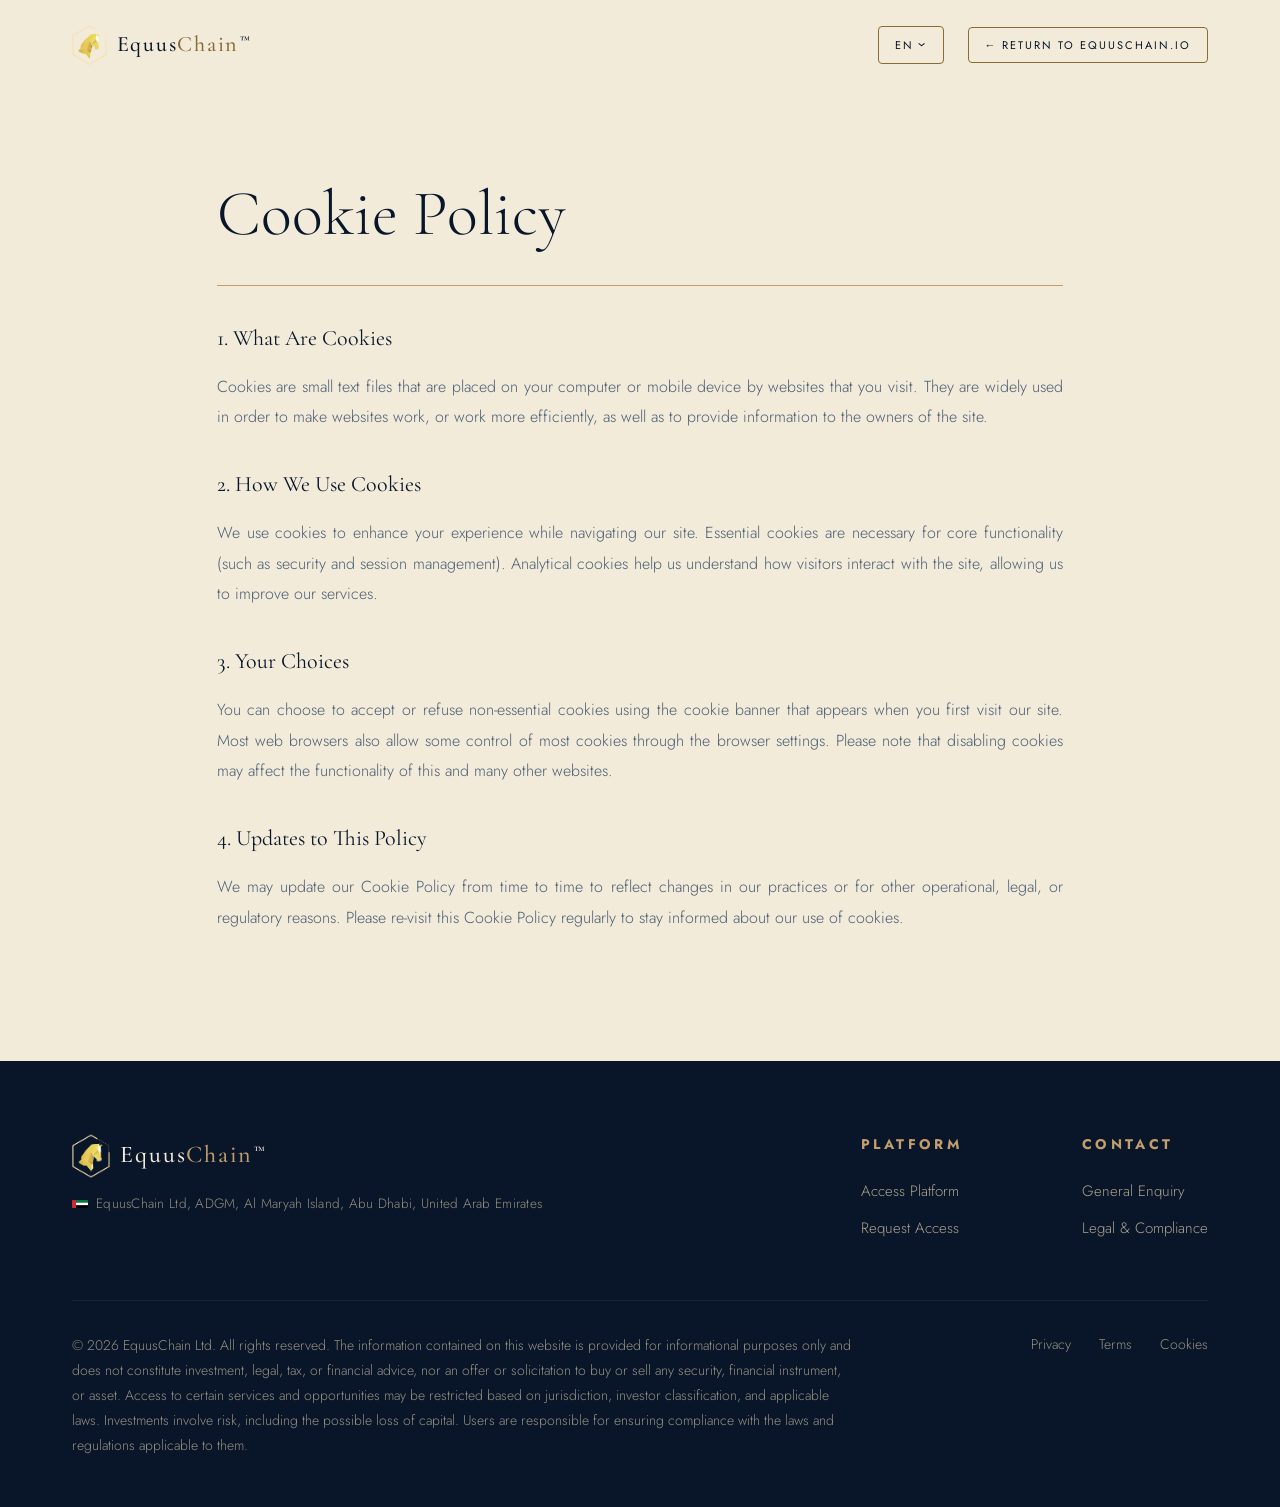
==== cookies.html @ 621f926e "zip-8" ====
<!DOCTYPE html>
<html lang="en">

<head>
    <meta charset="UTF-8">
    <meta name="viewport" content="width=device-width, initial-scale=1.0">

    <!-- SEO Optimization -->
    <title data-tr="cookies-title">Cookie Policy | EquusChain</title>
    <meta name="description" content="EquusChain cookie policy. Security, discretion, and compliance.">
    <meta name="author" content="EquusChain Ltd.">
    <meta name="robots" content="noindex, nofollow">

    <!-- Favicon Links -->
    <link rel="icon" type="image/png" href="./logo_equuschain_fond_bleu.png">

    <!-- Typography -->
    <link rel="preconnect" href="https://fonts.googleapis.com">
    <link href="https://fonts.googleapis.com/css2?family=Cormorant+Garamond:ital,wght@0,300;0,400;0,500;1,300;1,400;1,500&family=Cormorant+SC:wght@300;400;500&family=Jost:wght@200;300;400&display=swap" rel="stylesheet">

    <link rel="stylesheet" href="./style.css">
    <script src="./script.js?v=3" defer></script>
</head>

<body style="background-color: var(--p);">
    <!-- Reading Progress indicator -->
    <div id="prog"></div>

    <!-- Custom Emblamed Cursor -->
    <div class="custom-cursor" id="custom-cursor">
        <div class="cursor-dot">EQ</div>
        <div class="cursor-ring"></div>
    </div>

    <!-- NAVIGATION HEADER -->
    <header class="nav-container scrolled">
        <nav>
            <a class="logo-wrap" href="./index.html" aria-label="EquusChain Home">
                <img src="./logo_equuschain_fond_bleu.png" alt="EquusChain Logo" class="nav-logo logo-light">
                <img src="./logo_equuschain_fond_bleu.png" alt="EquusChain Logo" class="nav-logo logo-dark">
                <span class="logo-text">Equus<b>Chain</b><sup>™</sup></span>
            </a>

            <div class="nav-right">
                <!-- Premium Language Selector -->
                <div class="lang-selector">
                    <button class="lang-btn" id="langBtn" aria-expanded="false" aria-haspopup="listbox"
                        aria-label="Select Language">
                        <span class="lang-curr">EN</span>
                        <span class="lang-arrow">›</span>
                    </button>
                    <div class="lang-dropdown" id="langDropdown" role="listbox">
                        <div class="lang-option active" role="option" data-lang="en">English</div>
                        <div class="lang-option" role="option" data-lang="fr">Français</div>
                        <div class="lang-option" role="option" data-lang="it">Italiano</div>
                        <div class="lang-option" role="option" data-lang="es">Español</div>
                        <div class="lang-option" role="option" data-lang="de">Deutsch</div>
                        <div class="lang-option" role="option" data-lang="pt">Português</div>
                        <div class="lang-option" role="option" data-lang="ar">العربية (RTL)</div>
                        <div class="lang-option" role="option" data-lang="ru">Русский</div>
                        <div class="lang-option" role="option" data-lang="zh">中文</div>
                        <div class="lang-option" role="option" data-lang="hi">हिन्दी</div>
                        <div class="lang-option" role="option" data-lang="ja">日本語</div>
                    </div>
                </div>

                <a href="./index.html" class="nav-entry" data-tr="login-back">← Return to EquusChain.io</a>
            </div>
        </nav>
    </header>

    <!-- CONTENT WRAPPER -->
    <main style="padding: 160px max(24px, 6%) 80px; max-width: 1000px; margin: 0 auto; min-height: calc(100vh - 450px);">
        <h1 data-tr="cookies-title" style="font-family: 'Cormorant Garamond', serif; font-size: clamp(36px, 6vw, 64px); font-weight: 300; color: var(--eq-blue); text-align: left; margin-bottom: 32px; border-bottom: 1.5px solid var(--g3); padding-bottom: 16px;">Cookie Policy</h1>
        
        <div style="font-family: 'Jost', sans-serif; font-size: 16px; color: var(--d); line-height: 1.9; font-weight: 300; text-align: justify; margin-bottom: 48px;">
            <h3 style="font-family: 'Cormorant Garamond', serif; font-size: 22px; color: var(--eq-blue); font-weight: 400; margin: 32px 0 12px; text-transform: none; letter-spacing: normal;">1. What Are Cookies</h3>
            <p>Cookies are small text files that are placed on your computer or mobile device by websites that you visit. They are widely used in order to make websites work, or work more efficiently, as well as to provide information to the owners of the site.</p>

            <h3 style="font-family: 'Cormorant Garamond', serif; font-size: 22px; color: var(--eq-blue); font-weight: 400; margin: 32px 0 12px; text-transform: none; letter-spacing: normal;">2. How We Use Cookies</h3>
            <p>We use cookies to enhance your experience while navigating our site. Essential cookies are necessary for core functionality (such as security and session management). Analytical cookies help us understand how visitors interact with the site, allowing us to improve our services.</p>

            <h3 style="font-family: 'Cormorant Garamond', serif; font-size: 22px; color: var(--eq-blue); font-weight: 400; margin: 32px 0 12px; text-transform: none; letter-spacing: normal;">3. Your Choices</h3>
            <p>You can choose to accept or refuse non-essential cookies using the cookie banner that appears when you first visit our site. Most web browsers also allow some control of most cookies through the browser settings. Please note that disabling cookies may affect the functionality of this and many other websites.</p>

            <h3 style="font-family: 'Cormorant Garamond', serif; font-size: 22px; color: var(--eq-blue); font-weight: 400; margin: 32px 0 12px; text-transform: none; letter-spacing: normal;">4. Updates to This Policy</h3>
            <p>We may update our Cookie Policy from time to time to reflect changes in our practices or for other operational, legal, or regulatory reasons. Please re-visit this Cookie Policy regularly to stay informed about our use of cookies.</p>
        </div>
    </main>

    <!-- FOOTER -->
    <footer>
        <div class="ft-top">
            <div class="ft-brand-container">
                <a class="ft-logo-wrap" href="./index.html" aria-label="EquusChain Home"
                    style="display: flex; align-items: center; gap: 10px; text-decoration: none;">
                    <img src="./logo_equuschain_fond_bleu.png" alt="EquusChain Logo" class="ft-logo">
                    <span class="logo-text" style="color: var(--p); font-size: 24px;">Equus<b
                            style="color: var(--g3);">Chain</b><sup>™</sup></span>
                </a>
                <div class="ft-address">
                    <svg xmlns="http://www.w3.org/2000/svg" viewBox="0 0 600 300" width="16" height="8"
                        style="display: inline-block; vertical-align: middle; flex-shrink: 0; border-radius: 1px;">
                        <rect width="150" height="300" fill="#d22630" />
                        <rect x="150" width="450" height="100" fill="#007a3d" />
                        <rect x="150" y="100" width="450" height="100" fill="#fff" />
                        <rect x="150" y="200" width="450" height="100" fill="#000" />
                    </svg>
                    <span>EquusChain Ltd, ADGM, Al Maryah Island, Abu Dhabi, United Arab Emirates</span>
                </div>
            </div>
            <div class="ft-cols">
                <div class="ft-col">
                    <h5 data-tr="ft-col1-title">Platform</h5>
                    <ul>
                        <li><a href="private/login.html" data-tr="login-btn">Access Platform</a></li>
                        <li><a href="./index.html#contact" data-tr="nav-contact">Request Access</a></li>
                    </ul>
                </div>
                <div class="ft-col">
                    <h5 data-tr="ft-col2-title">Contact</h5>
                    <ul>
                        <li><a href="./index.html#contact" data-tr="opt-interest-8">General Enquiry</a></li>
                        <li><a href="mailto:compliance@equuschain.io" data-tr="ft-col2-item3">Legal &amp; Compliance</a>
                        </li>
                    </ul>
                </div>
            </div>
        </div>
        <div class="ft-bot">
            <div class="ft-legal" data-tr="ft-disclaimer">
                © 2026 EquusChain Ltd. All rights reserved. The information contained on this website is provided for
                informational purposes only and does not constitute investment, legal, tax, or financial advice, nor an
                offer or solicitation to buy or sell any security, financial instrument, or asset. Access to certain
                services and opportunities may be restricted based on jurisdiction, investor classification, and
                applicable laws. Investments involve risk, including the possible loss of capital. Users are responsible
                for ensuring compliance with the laws and regulations applicable to them.
            </div>
            <div class="ft-lnks">
                <a href="./privacy.html" class="modal-trigger" data-tr="ft-privacy">Privacy</a>
                <a href="./terms.html" class="modal-trigger" data-tr="ft-terms">Terms</a>
                <a href="./cookies.html" class="modal-trigger" data-tr="ft-cookies">Cookies</a>
            </div>
        </div>
    </footer>
</body>

</html>
---- style.css ----
:root {
  --p: #f2ebd9;
  /* cream body background */
  --p2: #e8ddca;
  /* slightly darker cream */
  --p3: #ddd0b8;
  /* dark cream */
  --p4: #cfc09f;
  /* darker cream highlight */

  --eq-blue: #09162a;
  /* EquusChain primary blue */
  --eq-blue-dark: #050d1a;
  /* Deeper slate blue */
  --eq-blue-light: #162f55;
  /* Lighter navy for hovers */
  --eq-blue-fade: rgba(9, 22, 42, 0.08);
  /* Fade blue */

  --g: #8a6a35;
  /* gold */
  --g2: #a5814e;
  /* gold medium */
  --g3: #c19e6b;
  /* gold light */
  --g4: #d9bc8f;
  /* gold pale */

  --k: var(--eq-blue);
  /* Text color - EquusChain blue */
  --k2: var(--eq-blue-dark);
  /* Dark section background */
  --k3: var(--eq-blue-light);
  /* Highlight elements */
  --d: #4c5e75;
  /* Muted text - slate blue */
  --r: rgba(138, 106, 53, 0.15);
  /* Gold transparent */
}

*,
*::before,
*::after {
  margin: 0;
  padding: 0;
  box-sizing: border-box;
}

@media (min-width: 993px) {

  body.landing-cursor-active,
  body.landing-cursor-active * {
    cursor: none !important;
  }
}

html {
  scroll-behavior: smooth;
  font-size: 18px;
  /* Increased from 16px for readability */
}

body {
  background: var(--p);
  color: var(--k);
  font-family: "Jost", sans-serif;
  font-weight: 300;
  overflow-x: hidden;
}

sup {
  font-size: 0.62em;
  line-height: 0;
  position: relative;
  vertical-align: baseline;
  top: -0.45em;
  margin-left: 0.15em;
}

/* ─── CUSTOM CURSOR (SMOOTH & LERP IMPLEMENTATION) ─── */
.custom-cursor {
  position: fixed;
  top: 0;
  left: 0;
  pointer-events: none;
  z-index: 99999;
  opacity: 0;
  transition: opacity 0.3s ease;
}

.custom-cursor,
.custom-cursor * {
  pointer-events: none !important;
}

.cursor-dot {
  position: absolute;
  width: 22px;
  height: 22px;
  background: var(--g3);
  color: var(--eq-blue-dark);
  border-radius: 50%;
  display: flex;
  align-items: center;
  justify-content: center;
  font-family: 'Cormorant SC', 'Cormorant Garamond', serif;
  font-size: 11px;
  font-weight: 700;
  transform: translate(-50%, -50%);
  transition:
    background-color 0.3s ease,
    color 0.3s ease,
    transform 0.3s cubic-bezier(0.16, 1, 0.3, 1),
    box-shadow 0.3s ease;
  z-index: 100002;
  box-shadow: 0 0 10px rgba(193, 158, 107, 0.4), 0 0 20px rgba(193, 158, 107, 0.15);
}

/* Pulsing glow on the dot */
.cursor-dot::after {
  content: '';
  position: absolute;
  inset: -4px;
  border-radius: 50%;
  background: rgba(193, 158, 107, 0.15);
  animation: cursorPulse 2s ease-in-out infinite;
  z-index: -1;
}

@keyframes cursorPulse {

  0%,
  100% {
    transform: scale(1);
    opacity: 0.6;
  }

  50% {
    transform: scale(1.5);
    opacity: 0;
  }
}

.cursor-ring {
  position: absolute;
  width: 44px;
  height: 44px;
  border: 1.5px dashed rgba(193, 158, 107, 0.6);
  border-radius: 50%;
  transform: translate(-50%, -50%);
  background: transparent;
  transition:
    width 0.4s cubic-bezier(0.16, 1, 0.3, 1),
    height 0.4s cubic-bezier(0.16, 1, 0.3, 1),
    border-color 0.3s ease,
    border-width 0.3s ease,
    background-color 0.3s ease,
    box-shadow 0.3s ease;
  z-index: 100001;
}

/* Hover expansion state when mouse is over interactive elements */
.custom-cursor.hover .cursor-dot {
  background: var(--p);
  color: var(--eq-blue-dark);
  box-shadow: 0 0 16px rgba(193, 158, 107, 0.6), 0 0 32px rgba(193, 158, 107, 0.25);
}

.custom-cursor.hover .cursor-ring {
  width: 64px;
  height: 64px;
  border: 2px solid var(--g3);
  background: rgba(193, 158, 107, 0.06);
  box-shadow: 0 0 24px rgba(193, 158, 107, 0.2), inset 0 0 12px rgba(193, 158, 107, 0.05);
}

@media (max-width: 992px) {
  .custom-cursor {
    display: none !important;
  }
}

/* ─── PROGRESS LINE ──────────────────────── */
#prog {
  position: fixed;
  top: 0;
  left: 0;
  height: 3px;
  background: var(--g);
  z-index: 1200;
  width: 0;
  transition: width 0.1s ease;
}

/* ─── NAV CONTAINER & HEADER ──────────────── */
.nav-container {
  position: fixed;
  top: 0;
  left: 0;
  right: 0;
  z-index: 1000;
  background: transparent;
  padding: 24px 72px;
  transition:
    background 0.35s ease,
    padding 0.35s ease,
    border-bottom 0.35s ease,
    box-shadow 0.35s ease;
  border-bottom: 1px solid transparent;
}

.nav-container.scrolled {
  background: rgba(9, 22, 42, 0.94);
  backdrop-filter: blur(12px);
  -webkit-backdrop-filter: blur(12px);
  padding: 16px 72px;
  border-bottom: 1px solid rgba(138, 106, 53, 0.2);
  box-shadow: 0 4px 30px rgba(0, 0, 0, 0.15);
}

nav {
  display: flex;
  justify-content: space-between;
  align-items: center;
  /* max-width: 1440px; */
  margin: 0 auto;
}

.logo-wrap {
  display: flex;
  align-items: center;
  text-decoration: none;
  gap: 10px;
}

.logo-text {
  font-family: "Cormorant Garamond", serif;
  font-size: 22px;
  font-weight: 500;
  letter-spacing: 0.08em;
  color: var(--eq-blue);
  transition: color 0.35s ease;
}

.logo-text b {
  color: var(--g);
  font-weight: 500;
  transition: color 0.35s ease;
}

.nav-container.scrolled nav .logo-text {
  color: var(--p);
}

.nav-container.scrolled nav .logo-text b {
  color: var(--g3);
}

.nav-logo {
  height: 42px;
  width: auto;
  transition: transform 0.3s ease;
}

.nav-logo.logo-dark {
  display: none;
}

.nav-logo.logo-light {
  display: block;
}

.nav-container.scrolled nav .nav-logo.logo-dark {
  display: block;
}

.nav-container.scrolled nav .nav-logo.logo-light {
  display: none;
}

.logo-wrap:hover .nav-logo {
  transform: scale(1.02);
}

/* Central Navigation Menu */
.nav-center-menu {
  display: flex;
  gap: 36px;
  align-items: center;
}

.nav-link {
  font-family: "Jost", sans-serif;
  font-size: 13px;
  letter-spacing: 0.14em;
  text-transform: uppercase;
  color: var(--eq-blue);
  /* dark blue initially */
  text-decoration: none;
  position: relative;
  padding: 6px 0;
  font-weight: 400;
  transition: color 0.3s ease;
}

.nav-container.scrolled nav .nav-link {
  color: var(--p);
  /* Light cream when navbar turns dark blue */
}

.nav-link::after {
  content: "";
  position: absolute;
  bottom: 0;
  left: 0;
  right: 0;
  height: 1px;
  background: var(--g3);
  transform: scaleX(0);
  transform-origin: right;
  transition: transform 0.4s cubic-bezier(0.22, 1, 0.36, 1);
}

.nav-link:hover {
  color: var(--g3) !important;
}

.nav-link:hover::after {
  transform: scaleX(1);
  transform-origin: left;
}

.nav-right {
  display: flex;
  align-items: center;
  gap: 24px;
}

.nav-entry {
  font-size: 11px;
  letter-spacing: 0.18em;
  text-transform: uppercase;
  color: var(--k);
  text-decoration: none;
  font-weight: 400;
  position: relative;
  padding: 8px 16px;
  border: 1.5px solid var(--g);
  border-radius: 4px;
  transition: all 0.3s ease;
}

.nav-container.scrolled nav .nav-entry {
  color: var(--g3);
  border-color: rgba(193, 158, 107, 0.4);
}

.nav-entry:hover {
  background: var(--g);
  color: var(--p) !important;
  border-color: var(--g);
  box-shadow: 0 4px 12px rgba(138, 106, 53, 0.15);
}

/* Language Selector */
.lang-selector {
  position: relative;
}

.lang-btn {
  background: transparent;
  border: 1.5px solid var(--g);
  padding: 8px 16px;
  border-radius: 4px;
  font-family: "Jost", sans-serif;
  font-size: 11px;
  letter-spacing: 0.18em;
  color: var(--k);
  display: flex;
  align-items: center;
  gap: 6px;
  text-transform: uppercase;
  transition: all 0.3s ease;
  font-weight: 400;
  position: relative;
  cursor: pointer;
}

.nav-container.scrolled .lang-btn {
  color: var(--g3);
  border-color: rgba(193, 158, 107, 0.4);
}

.lang-arrow {
  font-size: 14px;
  display: inline-block;
  transition: transform 0.3s ease;
  transform: rotate(90deg);
}

.lang-btn:hover {
  background: var(--g);
  color: var(--p);
  border-color: var(--g);
  box-shadow: 0 4px 12px rgba(138, 106, 53, 0.15);
}

.lang-dropdown {
  position: absolute;
  top: calc(100% + 8px);
  right: 0;
  background: var(--eq-blue);
  border: 1.5px solid var(--g);
  border-radius: 6px;
  min-width: 180px;
  display: none;
  flex-direction: column;
  padding: 12px 0;
  z-index: 1001;
  box-shadow: 0 12px 32px rgba(0, 0, 0, 0.5);
}

.lang-dropdown.show {
  display: flex;
}

.lang-option {
  padding: 12px 20px;
  font-family: "Jost", sans-serif;
  font-size: 14px;
  letter-spacing: 0.04em;
  color: rgba(242, 235, 217, 0.85);
  text-align: left;
  transition: all 0.2s ease;
  text-decoration: none;
}

.lang-option:hover {
  background: rgba(138, 106, 53, 0.15);
  color: var(--g3);
}

.lang-option.active {
  color: var(--g);
  font-weight: 500;
  background: rgba(138, 106, 53, 0.2);
}

/* ─── CHAPTER SYSTEM ─────────────────────── */
.ch {
  min-height: 100vh;
  position: relative;
  display: flex;
  padding: 140px 72px 80px;
}

.ch1 {
  padding: 80px 72px;
}

/* ─── CH 0: COVER (HERO) ─────────────────── */
.cover {
  background: var(--p);
  flex-direction: column;
  justify-content: flex-end;
  overflow: hidden;
}

.cover-num {
  position: absolute;
  font-family: "Cormorant Garamond", serif;
  font-size: 40vw;
  font-weight: 300;
  line-height: 0.82;
  color: rgba(138, 106, 53, 0.04);
  top: 80px;
  left: 310px;
  letter-spacing: -0.04em;
  pointer-events: none;
  user-select: none;
  white-space: nowrap;
}

.cover-content {
  position: relative;
  z-index: 2;
  max-width: 1000px;
}

.cover h1 {
  font-family: "Cormorant Garamond", serif;
  font-size: clamp(54px, 7.5vw, 128px);
  font-weight: 300;
  line-height: 0.96;
  letter-spacing: -0.025em;
  color: var(--k);
  opacity: 0;
  animation: ap 1.1s 0.2s forwards;
  margin-bottom: 40px;
}

.cover h1 em {
  font-style: italic;
  color: var(--g);
}

.cover-foot {
  border-top: 1px solid var(--r);
  padding-top: 32px;
  opacity: 0;
  animation: ap 0.9s 0.5s forwards;
}

.hero-positioning {
  font-size: 22px !important;
  /* Increased font size */
  color: var(--k) !important;
  line-height: 1.8;
  max-width: 820px !important;
  font-weight: 300;
}

@keyframes ap {
  from {
    opacity: 0;
    transform: translateY(20px);
  }

  to {
    opacity: 1;
    transform: none;
  }
}

/* ─── CH 1: CONVICTION (MANIFESTO) ──────── */
.manifesto {
  background: radial-gradient(circle at 50% 50%, rgba(138, 106, 53, 0.09) 0%, var(--eq-blue) 75%);
  flex-direction: column;
  justify-content: center;
  overflow: hidden;
  position: relative;
}

.manifesto::after {
  content: "";
  position: absolute;
  inset: 0;
  border: 1px solid rgba(138, 106, 53, 0.08);
  margin: 32px;
  pointer-events: none;
  border-radius: 8px;
}

.manifesto-lines {
  position: absolute;
  inset: 0;
  pointer-events: none;
  display: none;
  flex-direction: column;
  justify-content: space-between;
  padding: 60px 0;
}

.manifesto-lines span {
  display: block;
  height: 1px;
  background: rgba(255, 255, 255, 0.03);
}

.mf-tag {
  font-size: 14px;
  letter-spacing: 0.28em;
  text-transform: uppercase;
  color: var(--g3);
  margin-bottom: 32px;
  font-family: "Jost", sans-serif;
  font-weight: 400;
  position: relative;
  display: inline-block;
}



.mf-body {
  max-width: 960px;
  font-family: "Cormorant Garamond", serif;
  font-size: clamp(22px, 2.5vw, 32px);
  font-weight: 300;
  line-height: 1.65;
  color: rgba(242, 235, 217, 0.95);
  text-align: left;
  position: relative;
  z-index: 2;
}

.mf-body::first-letter {
  font-family: "Cormorant Garamond", serif;
  font-size: clamp(64px, 6.8vw, 92px);
  float: left;
  line-height: 0.85;
  margin-right: 0.15em;
  margin-top: 0.08em;
  color: var(--g3);
  font-weight: 400;
  text-shadow: 0 0 10px rgba(138, 106, 53, 0.15);
}

[dir="rtl"] .mf-body::first-letter {
  float: right;
  margin-right: 0;
  margin-left: 0.15em;
}

.mf-body em {
  font-style: italic;
  color: var(--g3);
}

.mf-body strong {
  font-weight: 400;
  color: var(--p);
  font-style: normal;
}

.brand-gold {
  color: var(--g);
  font-weight: 400;
  font-style: italic;
}

.mf-foot {
  margin-top: 90px;
  display: grid;
  grid-template-columns: repeat(4, 1fr);
  gap: 32px;
  border-top: 1px solid rgba(138, 106, 53, 0.18);
  padding-top: 50px;
  position: relative;
  z-index: 2;
}

.mf-stat {
  display: flex;
  flex-direction: column;
  padding: 28px 24px;
  background: rgba(255, 255, 255, 0.015);
  border: 1px solid rgba(138, 106, 53, 0.06);
  border-radius: 6px;
  transition: all 0.4s cubic-bezier(0.22, 1, 0.36, 1);
  position: relative;
  overflow: hidden;
}

.mf-stat::before {
  content: "";
  position: absolute;
  top: 0;
  left: 0;
  width: 100%;
  height: 2.5px;
  background: var(--g3);
  transform: scaleX(0);
  transform-origin: left;
  transition: transform 0.4s cubic-bezier(0.22, 1, 0.36, 1);
}

[dir="rtl"] .mf-stat::before {
  transform-origin: right;
}

.mf-stat:hover {
  background: rgba(255, 255, 255, 0.035);
  border-color: rgba(138, 106, 53, 0.25);
  transform: translateY(-5px);
  box-shadow: 0 12px 30px rgba(0, 0, 0, 0.25);
}

.mf-stat:hover::before {
  transform: scaleX(1);
}

.mf-stat-num {
  font-family: "Cormorant Garamond", serif;
  font-size: 13px;
  color: var(--g3);
  margin-bottom: 12px;
  font-weight: 500;
  letter-spacing: 0.15em;
  display: block;
}

.mf-stat-v {
  font-family: "Jost", sans-serif;
  font-size: 19px;
  font-weight: 400;
  letter-spacing: 0.05em;
  color: var(--p);
  margin-bottom: 4px;
  text-transform: none;
}

.mf-stat-l {
  font-size: 13px;
  color: var(--d);
  letter-spacing: 0.08em;
  text-transform: uppercase;
}

/* ─── CH 2: ASSET WORLD ──────────────────── */
.assetworld {
  background: var(--p2);
  flex-direction: column;
}

.aw-head {
  display: grid;
  grid-template-columns: 1fr 1fr;
  gap: 80px;
  align-items: end;
  margin-bottom: 80px;
}

.aw-lbl {
  font-size: 14px;
  letter-spacing: 0.28em;
  text-transform: uppercase;
  color: var(--g);
  margin-bottom: 16px;
}

.aw-title {
  font-family: "Cormorant Garamond", serif;
  font-size: clamp(38px, 4.2vw, 68px);
  font-weight: 300;
  line-height: 1.1;
  color: var(--k);
}

.aw-title em {
  font-style: italic;
  color: var(--g);
}

.aw-intro {
  font-size: 18px;
  color: var(--d);
  line-height: 1.95;
}

.aw-cols {
  display: grid;
  grid-template-columns: 1fr 1fr;
}

.aw-col:first-child {
  padding-right: 54px;
  border-right: 1px solid var(--r);
}

.aw-col:last-child {
  padding-left: 54px;
  margin-top: 72px;
}

.aw-entry {
  padding: 28px 0;
  border-bottom: 1px solid var(--r);
  display: grid;
  grid-template-columns: auto 1fr;
  gap: 28px;
  align-items: baseline;
  transition: padding-left 0.35s cubic-bezier(0.22, 1, 0.36, 1);
  position: relative;
}

.aw-entry::before {
  content: "";
  position: absolute;
  left: 0;
  top: 0;
  bottom: 0;
  width: 2px;
  background: var(--g);
  transform: scaleY(0);
  transform-origin: bottom;
  transition: transform 0.4s cubic-bezier(0.22, 1, 0.36, 1);
}

.aw-entry:hover {
  padding-left: 16px;
}

.aw-entry:hover::before {
  transform: scaleY(1);
}

.aw-entry-n {
  font-size: 14px;
  letter-spacing: 0.12em;
  color: var(--g3);
  font-variant-numeric: tabular-nums;
}

.aw-entry-name {
  font-family: "Cormorant Garamond", serif;
  font-size: clamp(18px, 1.5vw, 24px);
  font-weight: 400;
  color: var(--k);
}

.aw-entry-sub {
  font-size: 16px;
  color: var(--d);
  margin-top: 8px;
  line-height: 1.6;
}

/* ─── CH 3: SERVICES ─────────────────────── */
.how {
  background: var(--p);
  flex-direction: column;
}

.how-title-row {
  display: grid;
  grid-template-columns: 5fr 7fr;
  gap: 80px;
  align-items: end;
  margin-bottom: 96px;
}

.how-lbl {
  font-size: 14px;
  letter-spacing: 0.28em;
  text-transform: uppercase;
  color: var(--g);
  margin-bottom: 16px;
}

.how-title {
  font-family: "Cormorant Garamond", serif;
  font-size: clamp(36px, 3.8vw, 60px);
  font-weight: 300;
  line-height: 1.1;
  color: var(--k);
}

.how-title em {
  font-style: italic;
  color: var(--g);
}

.how-lead {
  font-size: 18px;
  color: var(--d);
  line-height: 1.95;
}

.how-items {
  display: grid;
  grid-template-columns: repeat(4, 1fr);
  gap: 1px;
  background: var(--r);
}

.how-item {
  background: var(--p);
  padding: 54px 36px;
  transition: background 0.35s ease;
  display: flex;
  flex-direction: column;
}

.how-item:hover {
  background: var(--p2);
}

.how-n {
  font-family: "Cormorant Garamond", serif;
  font-size: 14px;
  color: var(--g3);
  letter-spacing: 0.1em;
  margin-bottom: 28px;
  font-weight: 500;
}

.how-item-title {
  font-family: "Cormorant Garamond", serif;
  font-size: clamp(21px, 1.8vw, 28px);
  font-weight: 400;
  color: var(--k);
  margin-bottom: 16px;
  line-height: 1.25;
}

.how-item-body {
  font-size: 16px;
  color: var(--d);
  line-height: 1.85;
  flex: 1;
  text-align: justify;
}

.how-item-link {
  display: inline-block;
  margin-top: 28px;
  font-size: 14px;
  letter-spacing: 0.1em;
  text-transform: uppercase;
  color: var(--g);
  text-decoration: none;
  position: relative;
  align-self: flex-start;
}

.how-item-link::after {
  content: "";
  position: absolute;
  bottom: -2px;
  left: 0;
  right: 0;
  height: 1px;
  background: var(--g4);
  transform: scaleX(0);
  transform-origin: left;
  transition: transform 0.35s ease;
}

.how-item-link:hover::after {
  transform: scaleX(1);
}

/* ─── CH 4: CONTACT & REQUEST ACCESS ─────── */
.contact-ch {
  background: var(--p3);
  flex-direction: column;
  justify-content: center;
}

.cc-grid {
  display: grid;
  grid-template-columns: 1fr 1fr;
  gap: 120px;
  align-items: start;
}

.cc-lbl {
  font-size: 14px;
  letter-spacing: 0.28em;
  text-transform: uppercase;
  color: var(--g);
  margin-bottom: 48px;
  display: block;
}

.cc-heading {
  font-family: "Cormorant Garamond", serif;
  font-size: clamp(38px, 4vw, 64px);
  font-weight: 300;
  line-height: 1.15;
  color: var(--k);
  margin-bottom: 32px;
}

.cc-heading em {
  font-style: italic;
  color: var(--g);
}

.cc-body {
  font-size: 18px;
  color: var(--d);
  line-height: 2;
  margin-bottom: 40px;
}

/* Form structure */
.ff {
  margin-bottom: 20px;
  position: relative;
}

.ff label {
  display: block;
  font-size: 14px;
  letter-spacing: 0.1em;
  text-transform: uppercase;
  color: var(--d);
  margin-bottom: 10px;
}

.ff input,
.ff select,
.ff textarea {
  width: 100%;
  background: transparent;
  border: none;
  border-bottom: 1px solid #96774554;
  padding: 10px 0;
  font-family: "Jost", sans-serif;
  font-size: 15px;
  font-weight: 300;
  color: var(--k);
  outline: none;
  appearance: none;
  transition: border-color 0.3s ease;
  resize: none;
}

.ff input::placeholder,
.ff textarea::placeholder {
  color: var(--d);
  opacity: 0.45;
}

.ff input:focus,
.ff select:focus,
.ff textarea:focus {
  border-bottom-color: var(--g);
}

.ff select {
  background-image: url("data:image/svg+xml,%3Csvg xmlns='http://www.w3.org/2000/svg' width='8' height='5'%3E%3Cpath d='M1 1l3 2.5L7 1' stroke='%238A6A35' stroke-width='1' fill='none'/%3E%3C/svg%3E");
  background-repeat: no-repeat;
  background-position: right 4px center;
  background-color: transparent;
  padding-right: 20px;
}

.ff select option {
  background: var(--p3);
  color: var(--k);
  padding: 12px;
}

/* Form Checkboxes */
.ff-checkboxes {
  display: flex;
  flex-direction: column;
  gap: 0px;
  margin-bottom: 16px;
}

.cb-container {
  display: flex;
  align-items: flex-start;
  gap: 8px;
  position: relative;
  user-select: none;
  padding: 10px 0;
}

.cb-container input {
  position: absolute;
  opacity: 0;
  width: 18px;
  height: 18px;
  top: 2px;
  left: 0;
  margin: 0;
  padding: 0;
  z-index: 2;
  cursor: pointer;
  pointer-events: auto !important;
}

.cb-custom {
  width: 18px;
  height: 18px;
  border: 1px solid var(--g);
  background: transparent;
  display: inline-block;
  flex-shrink: 0;
  position: relative;
  margin-top: 2px;
  transition: all 0.3s ease;
  pointer-events: none;
}

.cb-container input:checked~.cb-custom {
  background: var(--g);
  border-color: var(--g);
}

.cb-custom::after {
  content: "";
  position: absolute;
  display: none;
  left: 6px;
  top: 3px;
  width: 4px;
  height: 8px;
  border: solid #ffffff;
  border-width: 0 2px 2px 0;
  transform: rotate(45deg);
}

.cb-container input:checked~.cb-custom::after {
  display: block;
}

.cb-text {
  font-size: 15px;
  color: var(--d);
  line-height: 1.6;
}

.cb-text a {
  color: var(--g);
  text-decoration: underline;
}

.cb-text a:hover {
  color: var(--g2);
}

.sub-btn {
  width: 100%;
  margin-top: 12px;
  background: var(--eq-blue);
  color: var(--p);
  font-family: "Jost", sans-serif;
  font-size: 11px;
  letter-spacing: 0.24em;
  text-transform: uppercase;
  padding: 18px;
  border: none;
  transition:
    background 0.4s ease,
    transform 0.2s ease;
}

.sub-btn:hover {
  background: var(--g);
  color: var(--k);
}

.cc-note {
  font-size: 14px;
  color: var(--d);
  opacity: 0.75;
  margin-top: 18px;
  line-height: 1.75;
  text-align: center;
}

/* ─── FOOTER ──────────────────────────────── */
footer {
  background: var(--eq-blue);
  /* Updated background color to dark EquusChain blue */
  padding: 72px 72px 48px;
  display: flex;
  flex-direction: column;
  gap: 48px;
}

.ft-top {
  display: flex;
  justify-content: space-between;
  align-items: start;
}

.ft-logo {
  height: 46px;
  width: auto;
  display: block;
}

.ft-brand-container {
  display: flex;
  flex-direction: column;
  align-items: flex-start;
  gap: 16px;
}

.ft-address {
  font-size: 13.5px;
  color: rgba(210, 195, 165, 0.7);
  display: flex;
  align-items: center;
  gap: 8px;
  letter-spacing: 0.02em;
  line-height: 1.4;
}

.ft-cols {
  display: flex;
  gap: 120px;
}

.ft-col h5 {
  font-size: 14px;
  letter-spacing: 0.24em;
  text-transform: uppercase;
  color: var(--g3);
  margin-bottom: 20px;
}

.ft-col ul {
  list-style: none;
}

.ft-col li {
  margin-bottom: 10px;
}

.ft-col a {
  font-size: 15px;
  color: rgba(210, 195, 165, 0.8);
  text-decoration: none;
  transition: color 0.25s ease;
}

.ft-col a:hover {
  color: var(--p4);
}

.ft-bot {
  border-top: 1px solid rgba(255, 255, 255, 0.06);
  padding-top: 32px;
  display: flex;
  justify-content: space-between;
  align-items: start;
  gap: 40px;
}

.ft-legal {
  font-size: 14px;
  color: rgba(210, 195, 165, 0.7);
  line-height: 1.8;
  max-width: 780px;
}

.ft-lnks {
  display: flex;
  gap: 28px;
}

.ft-lnks a {
  font-size: 14px;
  color: rgba(210, 195, 165, 0.7);
  text-decoration: none;
  transition: color 0.25s ease;
}

.ft-lnks a:hover {
  color: rgba(210, 195, 165, 0.7);
}

/* ─── SCROLL REVEAL ───────────────────────── */
.rv {
  opacity: 0;
  transform: translateY(24px);
  transition:
    opacity 1s cubic-bezier(0.22, 1, 0.36, 1),
    transform 1s cubic-bezier(0.22, 1, 0.36, 1);
}

.rv.in {
  opacity: 1;
  transform: none;
}

.rv.d1 {
  transition-delay: 0.08s;
}

.rv.d2 {
  transition-delay: 0.16s;
}

.rv.d3 {
  transition-delay: 0.24s;
}

.rv.d4 {
  transition-delay: 0.32s;
}

.rv.d5 {
  transition-delay: 0.4s;
}

/* ─── COOKIE BANNER ───────────────────────── */
.cookie-banner {
  position: fixed;
  bottom: 30px;
  right: 30px;
  background: var(--eq-blue);
  border: 1px solid var(--g);
  border-radius: 8px;
  padding: 30px;
  z-index: 9999;
  box-shadow: 0 12px 40px rgba(0, 0, 0, 0.6);
  display: none;
  animation: slideUp 0.5s cubic-bezier(0.25, 1, 0.5, 1) forwards;
  max-width: 550px;
}

@keyframes slideUp {
  from {
    opacity: 0;
    transform: translateY(40px);
  }

  to {
    opacity: 1;
    transform: translateY(0);
  }
}

.cookie-banner-content {
  display: flex;
  flex-direction: column;
  gap: 16px;
}

.cookie-banner-title {
  font-family: "Cormorant Garamond", serif;
  font-size: 24px;
  color: var(--g3);
  font-weight: 400;
  letter-spacing: 0.05em;
}

.cookie-banner-body {
  font-family: "Jost", sans-serif;
  font-size: 13.5px;
  line-height: 1.7;
  color: rgba(242, 235, 217, 0.85);
}

.cookie-banner-actions {
  display: flex;
  gap: 16px;
  margin-top: 8px;
  flex-wrap: wrap;
}

.cookie-btn {
  padding: 12px 20px;
  font-family: "Jost", sans-serif;
  font-size: 11px;
  font-weight: 400;
  letter-spacing: 0.15em;
  text-transform: uppercase;
  border-radius: 4px;
  border: none;
  transition: all 0.3s ease;
}

.refuse-btn {
  background: transparent;
  border: 1px solid rgba(242, 235, 217, 0.2);
  color: rgba(242, 235, 217, 0.85);
}

.refuse-btn:hover {
  border-color: var(--g3);
  color: var(--g3);
  background: rgba(138, 106, 53, 0.05);
}

.accept-btn {
  background: var(--g);
  color: var(--k);
  font-weight: 500;
}

.accept-btn:hover {
  background: var(--g3);
  box-shadow: 0 4px 12px rgba(193, 158, 107, 0.25);
}

.cookie-link {
  font-family: "Jost", sans-serif;
  font-size: 12px;
  color: var(--g3);
  text-decoration: underline;
  align-self: flex-start;
  transition: color 0.2s;
}

.cookie-link:hover {
  color: var(--g4);
}

/* ─── MODAL OVERLAYS (LIVE TERMS/PRIVACY) ─── */
.modal-overlay {
  position: fixed;
  top: 0;
  left: 0;
  right: 0;
  bottom: 0;
  background: rgba(5, 13, 26, 0.8);
  backdrop-filter: blur(8px);
  -webkit-backdrop-filter: blur(8px);
  display: flex;
  break-inside: true;
  align-items: center;
  justify-content: center;
  z-index: 10000;
  opacity: 0;
  pointer-events: none;
  transition: opacity 0.3s ease;
}

.modal-overlay.show {
  opacity: 1;
  pointer-events: auto;
}

.modal-content {
  background: var(--eq-blue-dark);
  border: 1px solid var(--g3);
  border-radius: 6px;
  width: 90%;
  max-width: 600px;
  padding: 40px;
  position: relative;
  box-shadow: 0 15px 40px rgba(0, 0, 0, 0.5);
  transform: scale(0.92);
  transition: transform 0.3s cubic-bezier(0.25, 1, 0.5, 1);
  max-height: 80vh;
  overflow-y: auto;
}

.modal-overlay.show .modal-content {
  transform: scale(1);
}

.modal-close {
  position: absolute;
  top: 20px;
  right: 20px;
  background: transparent;
  border: none;
  font-size: 32px;
  color: rgba(242, 235, 217, 0.5);
  transition: color 0.2s ease;
  line-height: 1;
}

.modal-close:hover {
  color: var(--g3);
}

.modal-content h3 {
  font-family: "Cormorant Garamond", serif;
  font-size: 28px;
  color: var(--g4);
  margin-bottom: 24px;
  border-bottom: 1px solid rgba(193, 158, 107, 0.25);
  padding-bottom: 12px;
  font-weight: 400;
}

.modal-body-content {
  font-family: "Jost", sans-serif;
  font-size: 14.5px;
  line-height: 1.8;
  color: rgba(242, 235, 217, 0.8);
}

.modal-body-content p {
  margin-bottom: 16px;
}

.modal-body-content strong {
  color: var(--g3);
}

/* ─── RTL (Arabic) STYLING SUPPORT ────────── */
[dir="rtl"] {
  text-align: right;
}

/* [dir="rtl"] nav {
    flex-direction: row-reverse;
} */

[dir="rtl"] .nav-center-menu {
  flex-direction: row-reverse;
}

[dir="rtl"] .nav-right {
  flex-direction: row-reverse;
}

[dir="rtl"] .lang-dropdown {
  right: auto;
  left: 0;
}

[dir="rtl"] .lang-option {
  text-align: right;
}

[dir="rtl"] .cover-foot {
  text-align: right;
}

[dir="rtl"] .aw-head {
  text-align: right;
}

[dir="rtl"] .aw-entry {
  /* grid-template-columns: 1fr auto; */
  text-align: right;
  padding-left: 0;
}

[dir="rtl"] .aw-entry::before {
  left: auto;
  right: 0;
  transform-origin: bottom;
}

[dir="rtl"] .aw-entry:hover {
  padding-left: 0;
  padding-right: 16px;
}

[dir="rtl"] .aw-col:first-child {
  padding-right: 0;
  padding-left: 54px;
  border-right: none;
  border-left: 1px solid var(--r);
}

[dir="rtl"] .aw-col:last-child {
  padding-left: 0;
  padding-right: 54px;
}

[dir="rtl"] .how-title-row {
  grid-template-columns: 7fr 5fr;
}

[dir="rtl"] .how-item {
  text-align: right;
}

[dir="rtl"] .how-item-link {
  align-self: flex-end;
}

[dir="rtl"] .cc-left {
  text-align: right;
}

[dir="rtl"] .ff label {
  text-align: right;
}

[dir="rtl"] .ff input,
[dir="rtl"] .ff select,
[dir="rtl"] .ff textarea {
  text-align: right;
}

[dir="rtl"] .ff select {
  background-position: left 8px center;
  padding-right: 0;
  padding-left: 20px;
}

[dir="rtl"] .cb-container {
  flex-direction: row-reverse;
  justify-content: flex-end;
}

[dir="rtl"] .ft-top {
  flex-direction: row-reverse;
}

[dir="rtl"] .ft-cols {
  flex-direction: row-reverse;
}

[dir="rtl"] .ft-col {
  text-align: right;
}

[dir="rtl"] .ft-col ul {
  text-align: right;
}

[dir="rtl"] .ft-bot {
  flex-direction: row-reverse;
}

[dir="rtl"] .ft-lnks {
  flex-direction: row-reverse;
}

[dir="rtl"] .cookie-banner {
  left: 30px;
  right: auto;
}

[dir="rtl"] .modal-close {
  right: auto;
  left: 20px;
}

/* ─── RESPONSIVE DESIGN ───────────────────── */
@media (max-width: 960px) {

  .cover,
  .manifesto,
  .assetworld,
  .how,
  .contact-ch,
  footer {
    padding-left: 32px;
    padding-right: 32px;
  }

  nav {
    padding: 0 0 0 0 !important;
  }

  .nav-container {
    padding: 20px 32px;
  }

  .nav-container.scrolled {
    padding: 14px 32px;
  }

  .nav-center-menu {
    display: none;
    /* Hide desktop nav links on smaller screens */
  }

  .nav-right .nav-entry-btn {
    display: none;
    /* Hide primary nav CTA on mobile */
  }

  .cover h1 {
    font-size: clamp(48px, 12vw, 84px);
  }

  .aw-head,
  .aw-cols,
  .how-title-row,
  .cc-grid {
    grid-template-columns: 1fr;
    gap: 40px;
  }

  .aw-col:first-child {
    border-right: none;
    padding-right: 0;
  }

  .aw-col:last-child {
    padding-left: 0;
    margin-top: 0;
  }

  .how-items {
    grid-template-columns: 1fr 1fr;
  }

  .ft-top {
    flex-direction: column;
    gap: 40px;
  }

  .ft-bot {
    flex-direction: column-reverse;
    gap: 20px;
    text-align: center;
  }

  .ft-legal {
    max-width: 100%;
  }

  .ft-lnks {
    justify-content: center;
  }

  [dir="rtl"] .aw-col:first-child {
    border-left: none;
    padding-left: 0;
  }

  [dir="rtl"] .aw-col:last-child {
    padding-right: 0;
  }

  .mf-foot {
    grid-template-columns: repeat(2, 1fr);
    gap: 24px;
    margin-top: 60px;
    padding-top: 40px;
  }

  .manifesto::after {
    margin: 16px;
  }
}

@media (max-width: 600px) {

  .cover,
  .manifesto,
  .assetworld,
  .how,
  .contact-ch,
  footer {
    padding-left: 20px;
    padding-right: 20px;
  }

  .mf-foot {
    grid-template-columns: 1fr;
    gap: 16px;
    margin-top: 40px;
    padding-top: 30px;
  }

  .mf-stat {
    padding: 20px;
  }

  .manifesto::after {
    margin: 10px;
  }

  nav {
    padding-left: 0px;
    padding-right: 0px;
  }

  .ch {
    min-height: 60vh;
  }

  .how-item {
    padding: 34px 6px;
  }

  .nav-container {
    padding: 16px 20px;
  }

  .nav-container.scrolled {
    padding: 12px 20px;
  }

  .how-items {
    grid-template-columns: 1fr;
  }

  .cookie-banner {
    left: 20px;
    right: 20px;
    bottom: 20px;
    padding: 20px;
  }

  .modal-content {
    padding: 24px;
  }
}

/* private css start from hree */

:root {
  --ink: #08090f;
  --ink-mid: #0d1020;
  --ink-l: #141828;
  --ink-ll: #1a2035;
  --gold: #b8974a;
  --gold-hi: #d4b06a;
  --gold-lo: #7a6030;
  --cream: #ede8dc;
  --cream-d: #a89e87;
  --line: rgba(184, 151, 74, 0.16);
  --line-s: rgba(255, 255, 255, 0.055);
  --green: #2ecc71;
  --red: #e74c3c;
  --blue: #5b8def;
}

*,
*::before,
*::after {
  margin: 0;
  padding: 0;
  box-sizing: border-box;
}

html {
  scroll-behavior: smooth;
}

body {
  background: var(--ink);
  color: var(--cream);
  font-family: "Jost", sans-serif;
  font-weight: 300;
  font-size: 16px;
  line-height: 1.7;
  overflow-x: hidden;
}

/* ── AUTH GATE ── */
#auth-gate {
  position: fixed;
  inset: 0;
  z-index: 1000;
  background: var(--ink);
  display: flex;
  align-items: center;
  justify-content: center;
}

.auth-box {
  width: 480px;
  background: var(--ink-mid);
  border: 1px solid var(--line);
  padding: 40px 30px;
  text-align: center;
}

.auth-logo {
  margin-bottom: 40px;
}

.auth-logo-word {
  font-family: "Cormorant Garamond", serif;
  font-size: 24px;
  font-weight: 500;
  letter-spacing: 0.1em;
  color: var(--cream);
}

.auth-logo-word b {
  color: var(--gold);
  font-weight: 500;
}

.auth-tabs {
  display: flex;
  margin-bottom: 36px;
  border-bottom: 1px solid var(--line-s);
}

.auth-tab {
  flex: 1;
  padding: 12px;
  font-size: 13px;
  letter-spacing: 0.2em;
  text-transform: uppercase;
  color: var(--cream-d);
  background: none;
  border: none;
  border-bottom: 2px solid transparent;
  cursor: pointer;
  transition: all 0.3s;
  font-family: "Jost", sans-serif;
}

.auth-tab.active {
  color: var(--gold);
  border-bottom-color: var(--gold);
}

.auth-panel {
  display: none;
}

.auth-panel.active {
  display: block;
}

.auth-field {
  margin-bottom: 18px;
  text-align: left;
}

.auth-label {
  font-size: 12px;
  letter-spacing: 0.18em;
  text-transform: uppercase;
  color: var(--cream-d);
  display: block;
  margin-bottom: 8px;
}

.auth-input {
  width: 100%;
  background: var(--ink-l);
  border: 1px solid var(--line-s);
  color: var(--cream);
  padding: 12px 16px;
  font-family: "Jost", sans-serif;
  font-size: 16px;
  outline: none;
  transition: border-color 0.3s;
}

.auth-input:focus {
  border-color: var(--gold-lo);
}

.auth-select {
  width: 100%;
  background: var(--ink-l);
  border: 1px solid var(--line-s);
  color: var(--cream);
  padding: 12px 16px;
  font-family: "Jost", sans-serif;
  font-size: 15px;
  outline: none;
  appearance: none;
}

.auth-btn {
  width: 100%;
  background: var(--gold);
  color: var(--ink);
  border: none;
  padding: 14px;
  font-family: "Jost", sans-serif;
  font-size: 13px;
  letter-spacing: 0.2em;
  text-transform: uppercase;
  cursor: pointer;
  transition: background 0.3s;
  margin-top: 8px;
}

.auth-btn:hover {
  background: var(--gold-hi);
}

.auth-note {
  font-size: 12.5px;
  color: var(--cream-d);
  margin-top: 20px;
  line-height: 1.8;
}

.auth-back {
  font-size: 13px;
  color: var(--cream-d);
  padding: 16px 0;
}

.auth-back a {
  color: var(--gold);
  text-decoration: none;
  padding: 16px 0;
}

@media (max-width: 600px) {
  .auth-box {
    width: auto;
    padding: 20px 20px;
  }

  .auth-tab {
    padding: 16px 6px;
  }
}

/* ── APP SHELL ── */
#app {
  display: none;
}

.app-shell {
  display: flex;
  min-height: 100vh;
}

/* SIDEBAR */
.sidebar {
  width: 240px;
  flex-shrink: 0;
  background: var(--ink-mid);
  border-right: 1px solid var(--line-s);
  display: flex;
  flex-direction: column;
  position: fixed;
  top: 0;
  left: 0;
  bottom: 0;
  overflow-y: auto;
  z-index: 100;
}

.sb-logo {
  padding: 28px 24px;
  border-bottom: 1px solid var(--line-s);
  display: flex;
  align-items: center;
  gap: 10px;
}

.sb-logo-word {
  font-family: "Cormorant Garamond", serif;
  font-size: 19px;
  font-weight: 500;
  letter-spacing: 0.1em;
  color: var(--cream);
}

.sb-logo-word b {
  color: var(--gold);
  font-weight: 500;
}

.sb-user {
  padding: 20px 24px;
  border-bottom: 1px solid var(--line-s);
  display: flex;
  align-items: center;
  gap: 12px;
}

.sb-avatar {
  width: 38px;
  height: 38px;
  border-radius: 50%;
  background: var(--gold-lo);
  display: flex;
  align-items: center;
  justify-content: center;
  font-family: "Cormorant Garamond", serif;
  font-size: 18px;
  color: var(--gold-hi);
  flex-shrink: 0;
}

.sb-user-name {
  font-size: 16px;
  color: var(--cream);
  font-weight: 400;
}

.sb-user-tier {
  font-size: 12px;
  letter-spacing: 0.14em;
  text-transform: uppercase;
  color: var(--goldlo);
}

.sb-nav {
  flex: 1;
  padding: 20px 0;
  flex-direction: column;
  align-items: flex-start;
  justify-content: flex-start;
}

.sb-section {
  padding: 16px 24px 8px;
  font-size: 11.5px;
  letter-spacing: 0.22em;
  text-transform: uppercase;
  color: var(--gold-lo);
}

.sb-link {
  display: flex;
  align-items: center;
  gap: 12px;
  padding: 10px 24px;
  font-size: 15px;
  color: var(--cream-d);
  text-decoration: none;
  transition: all 0.2s;
  cursor: pointer;
  border: none;
  background: none;
  width: 100%;
  text-align: left;
}

.sb-link:hover {
  color: var(--cream);
  background: rgba(255, 255, 255, 0.04);
}

.sb-link.active {
  color: var(--gold);
  background: rgba(184, 151, 74, 0.07);
  border-left: 2px solid var(-- gold);
}

.sb-link svg {
  width: 15px;
  height: 15px;
  opacity: 0.7;
  flex-shrink: 0;
}

.sb-link.active svg {
  opacity: 1;
}

.sb-footer {
  border-top: 1px solid var(--line-s);
}

.sb-logout {
  width: 100%;
  padding: 16px 24px;
  font-size: 13px;
  color: var(--cream-d);
  text-decoration: none;
  letter-spacing: 0.14em;
  text-transform: uppercase;
  cursor: pointer;
}

.sb-logout:hover {
  color: var(--gold);
}

/* MAIN CONTENT */
.main {
  margin-left: 240px;
  flex: 1;
  min-height: 100vh;
  display: flex;
  flex-direction: column;
  overflow-x: hidden;
  min-width: 0;
}

.topbar {
  background: var(--ink-mid);
  border-bottom: 1px solid var(--line-s);
  padding: 16px 40px;
  display: flex;
  align-items: center;
  justify-content: space-between;
  position: sticky;
  top: 0;
  z-index: 50;
}

.topbar-title {
  font-family: "Cormorant Garamond", serif;
  font-size: 25px;
  font-weight: 300;
  color: var(--cream);
}

.topbar-right {
  display: flex;
  align-items: center;
  gap: 20px;
}

.tb-pill {
  font-size: 12px;
  letter-spacing: 0.16em;
  text-transform: uppercase;
  color: var(--gold);
  border: 1px solid var(--line);
  padding: 6px 16px;
}

.content {
  padding: 36px 40px;
  flex: 1;
}

/* PANELS */
.panel {
  display: none;
}

.panel.active {
  display: block;
}

/* CARDS */
.stats-row {
  display: grid;
  grid-template-columns: repeat(4, 1fr);
  gap: 16px;
  margin-bottom: 28px;
}

.stat-card {
  background: var(--ink-mid);
  border: 1px solid var(--line-s);
  padding: 24px 28px;
  transition: border-color 0.3s;
}

.stat-card:hover {
  border-color: var(--line);
}

.sc-label {
  font-size: 12px;
  letter-spacing: 0.2em;
  text-transform: uppercase;
  color: var(--cream-d);
  margin-bottom: 10px;
}

.sc-val {
  font-family: "Cormorant Garamond", serif;
  font-size: 40px;
  font-weight: 300;
  color: var(--cream);
  line-height: 1;
}

.sc-sub {
  font-size: 15px;
  color: var(--cream-d);
  margin-top: 6px;
}

.sc-up {
  color: var(--green);
}

.sc-dn {
  color: var(--red);
}

/* SECTION TITLE */
.sec-head {
  display: flex;
  align-items: center;
  justify-content: space-between;
  margin-bottom: 20px;
}

.sec-title {
  font-family: "Cormorant Garamond", serif;
  font-size: 26px;
  font-weight: 300;
  color: var(--cream);
}

.sec-action {
  font-size: 12px;
  letter-spacing: 0.16em;
  text-transform: uppercase;
  color: var(--gold);
  text-decoration: none;
  cursor: pointer;
  border: none;
  background: none;
}

/* TABLE */
.tbl-wrapper {
  width: 100%;
  overflow-x: auto;
  -webkit-overflow-scrolling: touch;
  margin-bottom: 20px;
}

.tbl-wrapper .tbl {

  width: 100%;
}

.tbl {
  width: 100%;
  border-collapse: collapse;
}

.tbl th {
  font-size: 12px;
  letter-spacing: 0.18em;
  text-transform: uppercase;
  color: var(--cream-d);
  padding: 10px 16px;
  text-align: left;
  border-bottom: 1px solid var(--line-s);
}

.tbl td {
  padding: 14px 16px;
  border-bottom: 1px solid var(--line-s);
  font-size: 15px;
  color: var(--cream-d);
}

.tbl tr:hover td {
  background: rgba(255, 255, 255, 0.02);
}

.tbl td.name {
  color: var(--cream);
  font-weight: 400;
}

.tbl td.pos {
  color: var(--green);
}

.tbl td.neg {
  color: var(--red);
}

.badge {
  font-size: 11.5px;
  letter-spacing: 0.12em;
  text-transform: uppercase;
  padding: 3px 10px;
  border: 1px solid;
  display: inline-block;
}

.badge-g {
  color: var(--green);
  border-color: rgba(46, 204, 113, 0.3);
}

.badge-y {
  color: var(--gold);
  border-color: rgba(184, 151, 74, 0.3);
}

.badge-b {
  color: var(--blue);
  border-color: rgba(91, 141, 239, 0.3);
}

.badge-r {
  color: var(--red);
  border-color: rgba(231, 76, 60, 0.3);
}

/* GRID CARDS */
.card-grid {
  display: grid;
  grid-template-columns: repeat(3, 1fr);
  gap: 16px;
}

.asset-card {
  background: var(--ink-mid);
  border: 1px solid var(--line-s);
  padding: 0;
  overflow: hidden;
  transition: border-color 0.3s;
  cursor: pointer;
}

.asset-card:hover {
  border-color: var(--line);
}

.ac-img {
  height: 140px;
  background: var(--ink-l);
  display: flex;
  align-items: center;
  justify-content: center;
  font-size: 48px;
  position: relative;
  overflow: hidden;
}

.ac-img-overlay {
  position: absolute;
  inset: 0;
  background: linear-gradient(to bottom, transparent 50%, rgba(8, 9, 15, 0.7));
}

.ac-body {
  padding: 20px 22px;
}

.ac-cat {
  font-size: 11px;
  letter-spacing: 0.2em;
  text-transform: uppercase;
  color: var(--gold-lo);
  margin-bottom: 8px;
}

.ac-name {
  font-family: "Cormorant Garamond", serif;
  font-size: 18px;
  color: var(--cream);
  margin-bottom: 6px;
}

.ac-sub {
  font-size: 15px;
  color: var(--cream-d);
  line-height: 1.7;
  margin-bottom: 16px;
}

.ac-footer {
  display: flex;
  justify-content: space-between;
  align-items: center;
  padding-top: 14px;
  border-top: 1px solid var(--line-s);
}

.ac-yield {
  font-size: 13px;
  color: var(--green);
}

.ac-min {
  font-size: 13px;
  color: var(--cream-d);
}

.ac-action {
  font-size: 12px;
  letter-spacing: 0.16em;
  text-transform: uppercase;
  color: var(--gold);
  padding: 7px 16px;
  border: 1px solid var(--line);
  background: none;
  cursor: pointer;
  font-family: "Jost", sans-serif;
  transition: all 0.3s;
}

.ac-action:hover {
  background: var(--gold);
  color: var(--ink);
}

/* TOKENISATION WIZARD */
.wizard {
  max-width: 760px;
}

.wiz-steps {
  display: flex;
  gap: 0;
  margin-bottom: 40px;
  background: var(--ink-mid);
  border: 1px solid var(--line-s);
  padding: 0;
}

.wiz-step {
  flex: 1;
  padding: 16px 20px;
  text-align: center;
  position: relative;
  border-right: 1px solid var(--line-s);
}

.wiz-step:last-child {
  border-right: none;
}

.wiz-step.done {
  background: rgba(184, 151, 74, 0.06);
}

.wiz-step.active {
  background: rgba(184, 151, 74, 0.1);
}

.ws-num {
  font-size: 9px;
  letter-spacing: 0.2em;
  text-transform: uppercase;
  color: var(--gold￾lo);
  margin-bottom: 4px;
}

.ws-name {
  font-size: 11px;
  color: var(--cream-d);
}

.wiz-step.active .ws-name {
  color: var(--gold);
}

.wiz-step.done .ws-name {
  color: var(--cream);
}

.form-grid {
  display: grid;
  grid-template-columns: 1fr 1fr;
  gap: 20px;
  margin-bottom: 20px;
}

.form-grid.full {
  grid-template-columns: 1fr;
}

.f-label {
  font-size: 9.5px;
  letter-spacing: 0.18em;
  text-transform: uppercase;
  color: var(--cream￾d);
  display: block;
  margin-bottom: 8px;
}

.f-input,
.f-select,
.f-textarea {
  width: 100%;
  background: var(--ink-l);
  border: 1px solid var(--line-s);
  color: var(--cream);
  padding: 11px 14px;
  font-family: "Jost", sans-serif;
  font-size: 13px;
  outline: none;
  transition: border-color 0.3s;
}

.f-input:focus,
.f-select:focus,
.f-textarea:focus {
  border-color: var(--gold-lo);
}

.f-textarea {
  min-height: 100px;
  resize: vertical;
}

.f-select {
  appearance: none;
}

.f-hint {
  font-size: 11px;
  color: var(--cream-d);
  margin-top: 6px;
  line-height: 1.6;
}

.wiz-actions {
  display: flex;
  gap: 14px;
  margin-top: 32px;
}

.btn-wiz {
  padding: 12px 32px;
  font-family: "Jost", sans-serif;
  font-size: 10.5px;
  letter-spacing: 0.18em;
  text-transform: uppercase;
  cursor: pointer;
  transition: all 0.3s;
}

.btn-wiz-p {
  background: var(--gold);
  color: var(--ink);
  border: none;
}

.btn-wiz-p:hover {
  background: var(--gold-hi);
}

.btn-wiz-s {
  background: none;
  color: var(--cream-d);
  border: 1px solid var(--line-s);
}

.btn-wiz-s:hover {
  color: var(--cream);
  border-color: var(--line);
}

/* DOCUMENT UPLOAD AREA */
.doc-zone {
  border: 1px dashed var(--line);
  padding: 32px;
  text-align: center;
  color: var(--cream-d);
  font-size: 12.5px;
  cursor: pointer;
  transition: all 0.3s;
  background: var(--ink-l);
}

.doc-zone:hover {
  border-color: var(--gold-lo);
  color: var(--cream);
}

.doc-zone-icon {
  font-size: 28px;
  margin-bottom: 10px;
  opacity: 0.5;
}

.doc-list {
  display: flex;
  flex-direction: column;
  gap: 8px;
  margin-top: 20px;
}

.doc-item {
  background: var(--ink-l);
  border: 1px solid var(--line-s);
  padding: 12px 16px;
  display: flex;
  align-items: center;
  justify-content: space-between;
}

.doc-name {
  font-size: 12.5px;
  color: var(--cream);
}

.doc-status {
  font-size: 10px;
  letter-spacing: 0.14em;
  text-transform: uppercase;
}

/* PORTFOLIO */
.port-chart {
  background: var(--ink-mid);
  border: 1px solid var(--line-s);
  padding: 28px;
  margin-bottom: 20px;
}

.port-chart-title {
  font-family: "Cormorant Garamond", serif;
  font-size: 17px;
  color: var(-- cream);
  margin-bottom: 20px;
}

.chart-bars {
  display: flex;
  align-items: end;
  gap: 8px;
  height: 100px;
}

.chart-bar {
  flex: 1;
  background: var(--gold-lo);
  border-radius: 1px 1px 0 0;
  position: relative;
  transition: background 0.3s;
}

.chart-bar:hover {
  background: var(--gold);
}

.chart-bar .tooltip {
  position: absolute;
  bottom: calc(100% + 6px);
  left: 50%;
  transform: translateX(-50%);
  background: var(--ink-ll);
  border: 1px solid var(--line);
  padding: 5px 10px;
  font-size: 11px;
  color: var(--cream);
  white-space: nowrap;
  opacity: 0;
  transition: opacity 0.2s;
  pointer-events: none;
}

.chart-bar:hover .tooltip {
  opacity: 1;
}

.chart-labels {
  display: flex;
  gap: 8px;
  margin-top: 8px;
}

.chart-label {
  flex: 1;
  text-align: center;
  font-size: 9.5px;
  color: var(--cream-d);
}

/* DISTRIBUTION CALENDAR */
.dist-list {
  display: flex;
  flex-direction: column;
  gap: 8px;
}

.dist-item {
  background: var(--ink-mid);
  border: 1px solid var(--line-s);
  padding: 16px 20px;
  display: flex;
  align-items: center;
  justify-content: space-between;
}

.di-left {
  display: flex;
  align-items: center;
  gap: 16px;
}

.di-date {
  font-family: "Cormorant Garamond", serif;
  font-size: 16px;
  color: var(--gold-hi);
  min-width: 60px;
}

.di-name {
  font-size: 12.5px;
  color: var(--cream);
}

.di-sub {
  font-size: 11px;
  color: var(--cream-d);
}

.di-amt {
  font-family: "Cormorant Garamond", serif;
  font-size: 18px;
  color: var(--green);
}

/* NOTIFICATION */
.notif {
  display: flex;
  align-items: start;
  gap: 14px;
  background: var(--ink-mid);
  border: 1px solid var(--line-s);
  padding: 18px 20px;
  margin-bottom: 8px;
}

.notif-dot {
  width: 6px;
  height: 6px;
  background: var(--gold);
  border-radius: 50%;
  margin-top: 5px;
  flex-shrink: 0;
}

.notif-text {
  font-size: 15px;
  color: var(--cream-d);
}

.notif-text strong {
  color: var(--cream);
}

.notif-time {
  font-size: 13px;
  color: var(--cream-d);
  margin-top: 4px;
}

/* MODAL */
.modal-overlay {
  position: fixed;
  inset: 0;
  background: rgba(8, 9, 15, 0.85);
  z-index: 500;
  display: none;
  align-items: center;
  justify-content: center;
}

.modal-overlay.open {
  display: flex;
}

.modal {
  background: var(--ink-mid);
  border: 1px solid var(--line);
  width: 580px;
  max-height: 85vh;
  overflow-y: auto;
  padding: 48px;
  position: relative;
}

.modal-close {
  position: absolute;
  top: 20px;
  right: 24px;
  background: none;
  border: none;
  color: var(--cream-d);
  font-size: 20px;
  cursor: pointer;
  transition: color 0.3s;
}

.modal-close:hover {
  color: var(--gold);
}

.modal h2 {
  font-family: "Cormorant Garamond", serif;
  font-size: 26px;
  font-weight: 300;
  color: var(-- cream);
  margin-bottom: 20px;
}

.modal-body {
  font-size: 13px;
  color: var(--cream-d);
  line-height: 2;
}

.modal-actions {
  display: flex;
  gap: 12px;
  margin-top: 32px;
}

.modal-invest {
  background: var(--gold);
  color: var(--ink);
  border: none;
  padding: 12px 28px;
  font-family: "Jost", sans-serif;
  font-size: 10.5px;
  letter-spacing: 0.18em;
  text-transform: uppercase;
  cursor: pointer;
  transition: background 0.3s;
}

.modal-invest:hover {
  background: var(--gold-hi);
}

.modal-cancel {
  background: none;
  color: var(--cream-d);
  border: 1px solid var(--line-s);
  padding: 12px 22px;
  font-family: "Jost", sans-serif;
  font-size: 10.5px;
  letter-spacing: 0.18em;
  text-transform: uppercase;
  cursor: pointer;
  transition: all 0.3s;
}

.modal-cancel:hover {
  color: var(--cream);
  border-color: var(--line);
}

.detail-row {
  display: flex;
  justify-content: space-between;
  padding: 10px 0;
  border-bottom: 1px solid var(--line-s);
}

.detail-row:last-child {
  border-bottom: none;
}

.dr-label {
  font-size: 11px;
  text-transform: uppercase;
  letter-spacing: 0.14em;
  color: var(--cream-d);
}

.dr-val {
  font-size: 13px;
  color: var(--cream);
}

/* SCROLLBAR */
::-webkit-scrollbar {
  width: 4px;
}

::-webkit-scrollbar-track {
  background: var(--ink);
}

::-webkit-scrollbar-thumb {
  background: var(--gold-lo);
}

::-webkit-scrollbar-thumb:hover {
  background: var(--gold);
}

/* RESPONSIVE NOTICE */
.two-col {
  display: grid;
  grid-template-columns: minmax(0, 7fr) minmax(0, 5fr);
  gap: 20px;
}

.three-col {
  display: grid;
  grid-template-columns: repeat(3, minmax(0, 1fr));
  gap: 16px;
}

.two-col>div,
.three-col>div {
  min-width: 0;
}

/* ─── BACK TO TOP PROGRESS CIRCLE ────────────────── */
.back-to-top {
  position: fixed;
  bottom: 30px;
  right: 30px;
  width: 46px;
  height: 46px;
  border-radius: 50%;
  background: transparent;
  border: 1px solid rgba(138, 106, 53, 0.2);

  z-index: 999;
  display: flex;
  align-items: center;
  justify-content: center;
  opacity: 0;
  visibility: hidden;
  transform: translateY(10px);
  transition:
    opacity 0.35s ease,
    visibility 0.35s ease,
    transform 0.35s ease,
    border-color 0.3s,
    background 0.3s,
    box-shadow 0.3s;
}

.back-to-top.show {
  opacity: 1;
  visibility: visible;
  transform: translateY(0);
}

.back-to-top:hover {
  border-color: var(--g);
  background: var(--eq-blue-light);
  box-shadow: 0 6px 20px rgba(138, 106, 53, 0.3);
}

.back-to-top svg.progress-circle {
  position: absolute;
  top: -1px;
  left: -1px;
  transform: rotate(-90deg);
  /* Start progress at the top */
  pointer-events: none;
}

.back-to-top svg.progress-circle circle {
  fill: none;
  stroke-width: 2.5;
}

.back-to-top svg.progress-circle .progress-bg {
  stroke: rgba(242, 235, 217, 0.08);
  /* Blank background path */
}

.back-to-top svg.progress-circle .progress-bar {
  stroke: var(--g);
  /* Gold progress stroke */
  stroke-linecap: round;
  stroke-dasharray: 125.66;
  stroke-dashoffset: 125.66;
  transition: stroke-dashoffset 0.1s linear;
}

.back-to-top .arrow-up {
  font-size: 18px;
  color: var(--g);
  font-family: "Jost", sans-serif;
  font-weight: 300;
  transition:
    transform 0.3s ease,
    color 0.3s ease;
  margin-top: -2px;
}

.back-to-top:hover .arrow-up {
  transform: translateY(-3px);
  color: var(--g3);
}

/* Ensure custom cursor hover interaction is captured */
.back-to-top {
  pointer-events: auto !important;
}

/* RTL overrides for Dashboard */
[dir="rtl"] .sidebar {
  left: auto;
  right: 0;
  border-right: none;
  border-left: 1px solid var(--line-s);
}

[dir="rtl"] .sb-link {
  text-align: right;
}

[dir="rtl"] .sb-link.active {
  border-left: none;
  border-right: 2px solid var(--gold);
}

[dir="rtl"] .main {
  margin-left: 0;
  margin-right: 240px;
}

/* ─── MOBILE HAMBURGER BUTTON & SIDEBAR MENU ─── */
.hamburger-btn {
  display: none;
  flex-direction: column;
  justify-content: space-between;
  width: 24px;
  height: 16px;
  background: transparent;
  border: none;
  cursor: pointer;
  padding: 0;
  z-index: 1001;
  margin-left: 10px;
}

.hamburger-bar {
  display: block;
  width: 100%;
  height: 2px;
  background-color: var(--eq-blue);
  transition:
    background-color 0.35s ease,
    transform 0.3s ease;
}

.nav-container.scrolled .hamburger-bar {
  background-color: #f2ebd9;
}

@media (max-width: 960px) {
  .hamburger-btn {
    display: flex;
  }
}

/* Mobile Menu Sidebar Overlay */
.mobile-menu-overlay {
  position: fixed;
  top: 0;
  left: 0;
  width: 100vw;
  height: 100vh;
  background: rgba(5, 13, 26, 0.65);
  backdrop-filter: blur(8px);
  -webkit-backdrop-filter: blur(8px);
  z-index: 10000;
  opacity: 0;
  pointer-events: none;
  transition: opacity 0.4s ease;
}

.mobile-menu-overlay.open {
  opacity: 1;
  pointer-events: auto;
}

.mobile-menu-sidebar {
  position: absolute;
  top: 0;
  right: -320px;
  width: 320px;
  height: 100%;
  background: var(--eq-blue-dark);
  border-left: 1px solid var(--g3);
  padding: 48px 32px;
  display: flex;
  flex-direction: column;
  gap: 40px;
  transition: right 0.4s cubic-bezier(0.25, 1, 0.5, 1);
  box-shadow: -10px 0 30px rgba(0, 0, 0, 0.5);
}

.mobile-menu-overlay.open .mobile-menu-sidebar {
  right: 0;
}

.mobile-menu-close {
  position: absolute;
  top: 24px;
  right: 24px;
  background: transparent;
  border: none;
  color: #f2ebd9;
  font-size: 32px;
  line-height: 1;
  cursor: pointer;
  transition: color 0.3s ease;
}

.mobile-menu-close:hover {
  color: var(--g3);
}

.mobile-menu-logo {
  display: flex;
  align-items: center;
  gap: 12px;
  margin-top: 10px;
}

.mobile-logo-img {
  height: 38px;
  width: auto;
}

.mobile-logo-text {
  font-family: "Cormorant Garamond", serif;
  font-size: 24px;
  font-weight: 500;
  color: #f2ebd9;
}

.mobile-logo-text b {
  color: var(--g3);
  font-weight: 500;
}

.mobile-menu-nav {
  display: flex;
  flex-direction: column;
  gap: 24px;
}

.mobile-menu-link {
  font-family: "Jost", sans-serif;
  font-size: 15px;
  letter-spacing: 0.16em;
  text-transform: uppercase;
  color: #f2ebd9;
  text-decoration: none;
  font-weight: 400;
  padding: 8px 0;
  border-bottom: 1px solid rgba(242, 235, 217, 0.05);
  transition:
    color 0.3s ease,
    padding-left 0.3s ease;
}

.mobile-menu-link:hover {
  color: var(--g3);
  padding-left: 8px;
}

.mobile-menu-entry-btn {
  font-family: "Jost", sans-serif;
  font-size: 13px;
  letter-spacing: 0.18em;
  text-transform: uppercase;
  color: var(--g3);
  text-decoration: none;
  font-weight: 400;
  text-align: center;
  padding: 12px 24px;
  border: 1px solid rgba(193, 158, 107, 0.4);
  border-radius: 4px;
  margin-top: 16px;
  transition: all 0.3s ease;
}

.mobile-menu-entry-btn:hover {
  background: var(--g);
  color: var(--eq-blue-dark);
  border-color: var(--g);
  box-shadow: 0 4px 12px rgba(138, 106, 53, 0.2);
}

/* ─── DASHBOARD RESPONSIVE SIDEBAR & LAYOUTS ─── */
.sidebar-backdrop {
  position: fixed;
  inset: 0;
  background: rgba(8, 9, 15, 0.65);
  backdrop-filter: blur(8px);
  -webkit-backdrop-filter: blur(8px);
  z-index: 99;
  opacity: 0;
  pointer-events: none;
  transition: opacity 0.3s ease;
}

.sidebar-backdrop.open {
  opacity: 1;
  pointer-events: auto;
}

.sb-close-btn {
  display: none;
  background: none;
  border: none;
  color: var(--cream-d);
  font-size: 28px;
  line-height: 1;
  cursor: pointer;
  margin-left: auto;
  transition: color 0.3s ease;
}

.sb-close-btn:hover {
  color: var(--gold);
}

.topbar-menu-btn {
  display: none;
  flex-direction: column;
  justify-content: space-between;
  width: 20px;
  height: 14px;
  background: transparent;
  border: none;
  cursor: pointer;
  padding: 0;
  margin-right: 16px;
  z-index: 51;
}

.topbar-menu-btn span {
  display: block;
  width: 100%;
  height: 2px;
  background-color: var(--cream);
  transition: background-color 0.3s ease;
}

@media (max-width: 960px) {
  .sidebar {
    transform: translateX(-100%);
    transition: transform 0.35s cubic-bezier(0.25, 1, 0.5, 1);
    z-index: 1000;
    width: 260px;
  }

  .sidebar.open {
    transform: translateX(0);
  }

  .sb-close-btn {
    display: block;
  }

  .topbar-menu-btn {
    display: flex;
  }

  .main {
    margin-left: 0 !important;
  }

  /* Responsive grid layouts */
  .stats-row {
    grid-template-columns: repeat(2, 1fr) !important;
    gap: 16px;
  }

  .card-grid {
    grid-template-columns: repeat(2, 1fr) !important;
    gap: 16px;
  }

  .two-col {
    grid-template-columns: 1fr !important;
    gap: 32px;
  }

  .three-col {
    grid-template-columns: 1fr !important;
    gap: 16px;
  }

  .content {
    padding: 24px 20px !important;
  }

  .topbar {
    padding: 16px 20px !important;
  }

  /* Hide Live pill and Date on mobile topbar */
  .topbar .tb-pill,
  .topbar #topbar-date {
    display: none !important;
  }
}

@media (max-width: 600px) {
  .stats-row {
    grid-template-columns: 1fr !important;
  }

  .card-grid {
    grid-template-columns: 1fr !important;
  }

  /* Wizard steps wrap on small mobile */
  .wiz-steps {
    flex-direction: column;
    margin-bottom: 24px;
  }

  .wiz-step {
    border-right: none !important;
    border-bottom: 1px solid var(--line-s);
    padding: 12px !important;
  }

  .wiz-step:last-child {
    border-bottom: none !important;
  }

  .form-grid {
    grid-template-columns: 1fr !important;
    gap: 16px;
  }

  /* Additional mobile specific responsive overrides */
  .topbar-title {
    font-size: 20px !important;
  }

  .modal {
    width: 92% !important;
    padding: 32px 20px !important;
    max-height: 90vh !important;
  }

  .wiz-actions {
    flex-direction: column-reverse;
    gap: 10px;
  }

  .btn-wiz {
    width: 100% !important;
    text-align: center;
  }

  .content {
    padding: 16px 14px !important;
  }

  .topbar {
    padding: 12px 14px !important;
  }

  .port-chart {
    padding: 16px !important;
  }

  .tbl-wrapper .tbl {
    min-width: 800px;

  }
}

/* RTL adjustments for mobile dashboard */
[dir="rtl"] .sidebar {
  left: auto;
  right: 0;
  transform: translateX(100%);
}

[dir="rtl"] .sidebar.open {
  transform: translateX(0);
}

[dir="rtl"] .topbar-menu-btn {
  margin-right: 0;
  margin-left: 16px;
}

@media (max-width: 600px) {
  .sb-nav {
    flex: none;
    padding: 12px 0;
  }
}

@media (max-width: 480px) {
  .sidebar {
    width: 230px !important;
  }

  [dir="rtl"] .sidebar {
    transform: translateX(100%) !important;
  }

  [dir="rtl"] .sidebar.open {
    transform: translateX(0) !important;
  }
}
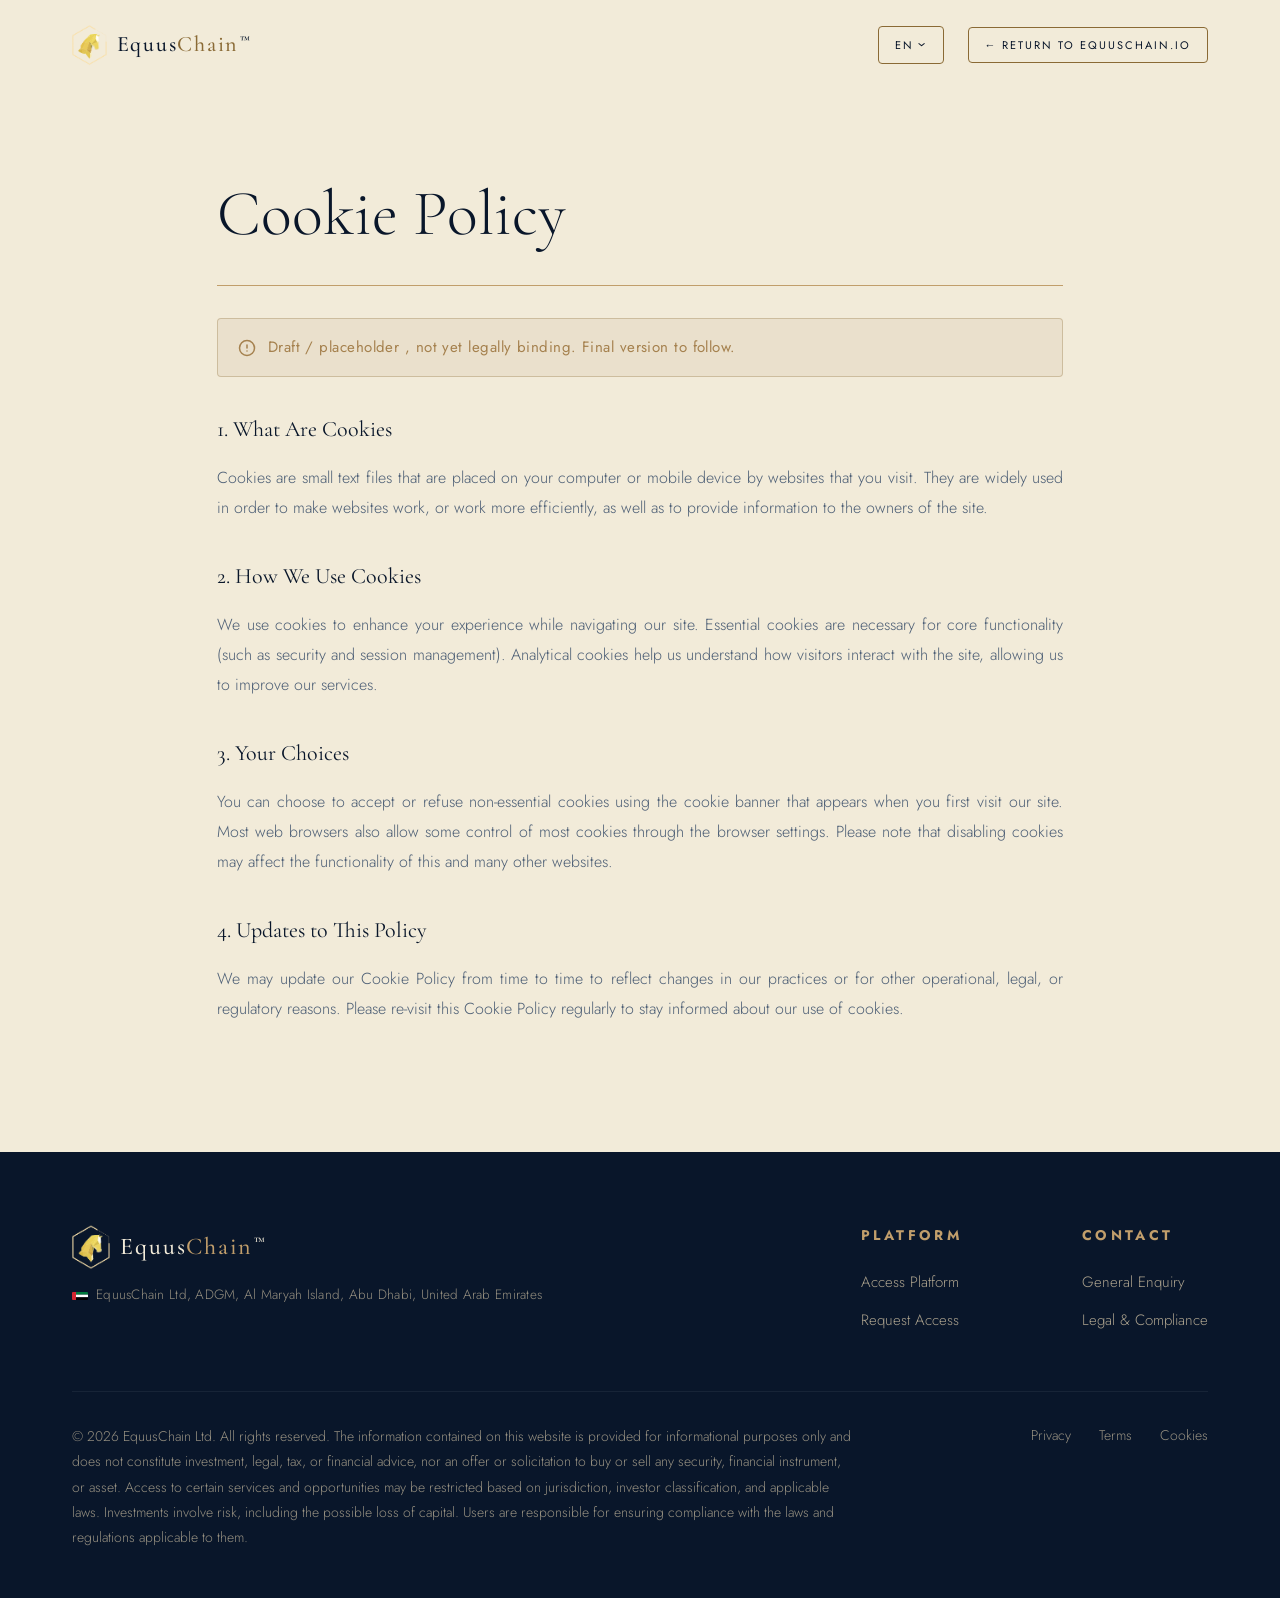
==== commit a6b75c0d: "working" ====
--- a/cookies.html
+++ b/cookies.html
@@ -73,6 +73,12 @@
     <main style="padding: 160px max(24px, 6%) 80px; max-width: 1000px; margin: 0 auto; min-height: calc(100vh - 450px);">
         <h1 data-tr="cookies-title" style="font-family: 'Cormorant Garamond', serif; font-size: clamp(36px, 6vw, 64px); font-weight: 300; color: var(--eq-blue); text-align: left; margin-bottom: 32px; border-bottom: 1.5px solid var(--g3); padding-bottom: 16px;">Cookie Policy</h1>
         
+        <!-- Draft notice banner -->
+        <div style="font-family: 'Jost', sans-serif; font-size: 15px; color: #a5814e; background-color: rgba(138, 106, 53, 0.08); border: 1px solid rgba(138, 106, 53, 0.3); padding: 16px 20px; border-radius: 4px; margin-bottom: 32px; display: flex; align-items: center; gap: 12px; font-weight: 400; letter-spacing: 0.03em;">
+            <svg width="18" height="18" viewBox="0 0 24 24" fill="none" stroke="currentColor" stroke-width="2" stroke-linecap="round" stroke-linejoin="round" style="flex-shrink: 0; color: var(--g2);"><circle cx="12" cy="12" r="10"></circle><line x1="12" y1="8" x2="12" y2="12"></line><line x1="12" y1="16" x2="12.01" y2="16"></line></svg>
+            <span data-tr="legal-draft-notice">Draft / placeholder, not yet legally binding. Final version to follow.</span>
+        </div>
+        
         <div style="font-family: 'Jost', sans-serif; font-size: 16px; color: var(--d); line-height: 1.9; font-weight: 300; text-align: justify; margin-bottom: 48px;">
             <h3 style="font-family: 'Cormorant Garamond', serif; font-size: 22px; color: var(--eq-blue); font-weight: 400; margin: 32px 0 12px; text-transform: none; letter-spacing: normal;">1. What Are Cookies</h3>
             <p>Cookies are small text files that are placed on your computer or mobile device by websites that you visit. They are widely used in order to make websites work, or work more efficiently, as well as to provide information to the owners of the site.</p>
